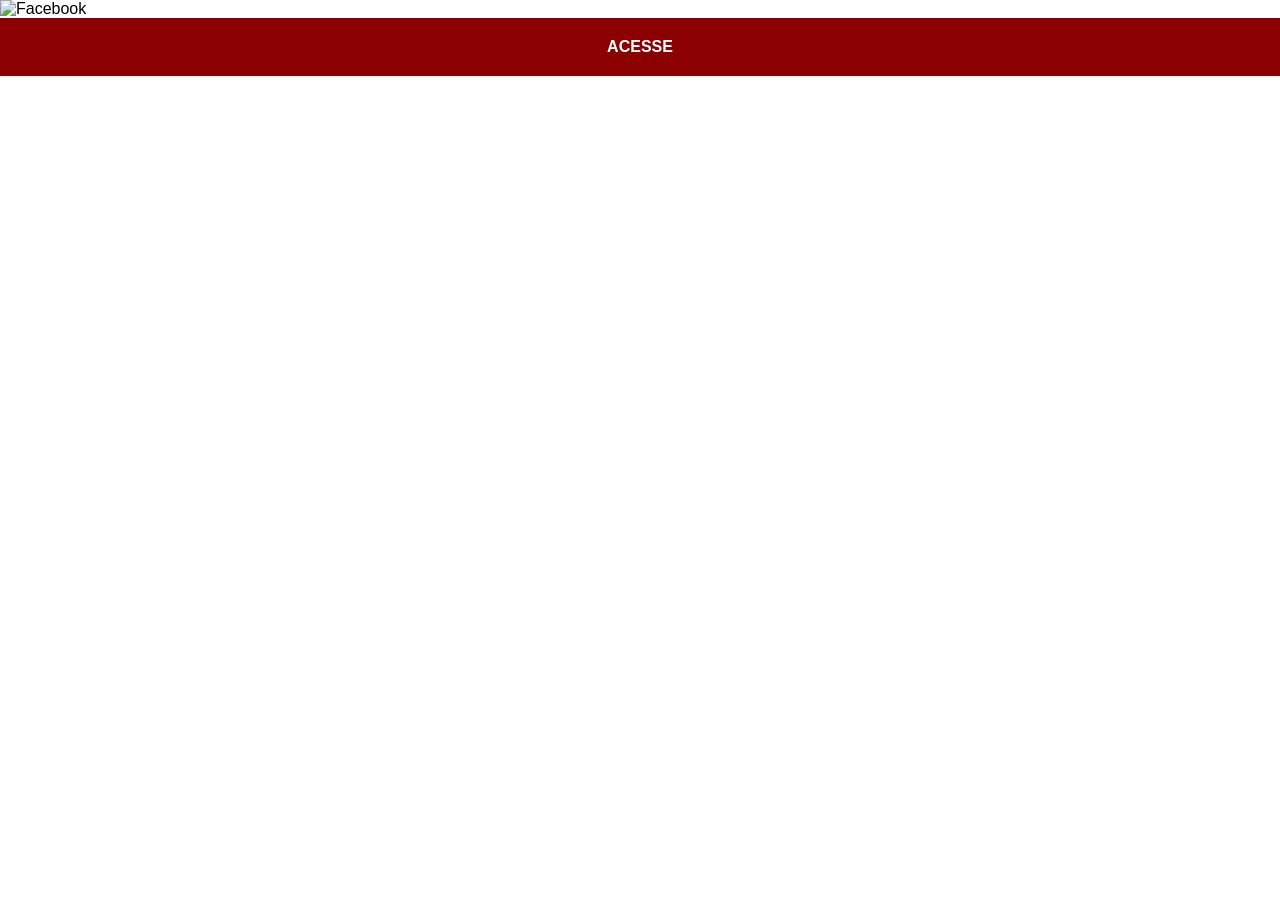
==== facebook.html @ c58a16e8 "coloquei as páginas do twitter e do facebook." ====
<!DOCTYPE html>
<html lang="pt-br">
<head>
    <meta charset="UTF-8">
    <meta name="viewport" content="width=device-width, initial-scale=1.0">
    <title>Facebook</title>
    <link rel="stylesheet" href="estilos/social.css">
</head>
<body>
    <img src="pacote-d013/imagens/tela-facebook.jpg" alt="Facebook"><a href="https://www.facebook.com/gustavoguanabara/?locale=pt_BR" target="_blank">ACESSE</a>
</body>
</html>
---- estilos/social.css ----
@charset "UTF-8";

        * {
            margin: 0px;
            padding: 0px;
            font-family: Arial, Helvetica, sans-serif;
        }

        ::-webkit-scrollbar {
            width: 0px;
            height: 0px;
        }

        img {
            width: 100vw;
        }

        a {
            display: block;
            background-color: darkred;
            color: white;
            font-weight: bolder;
            text-align: center;
            padding: 20px;
            text-decoration: none;
        }

        a:hover {
            background: red;
        }
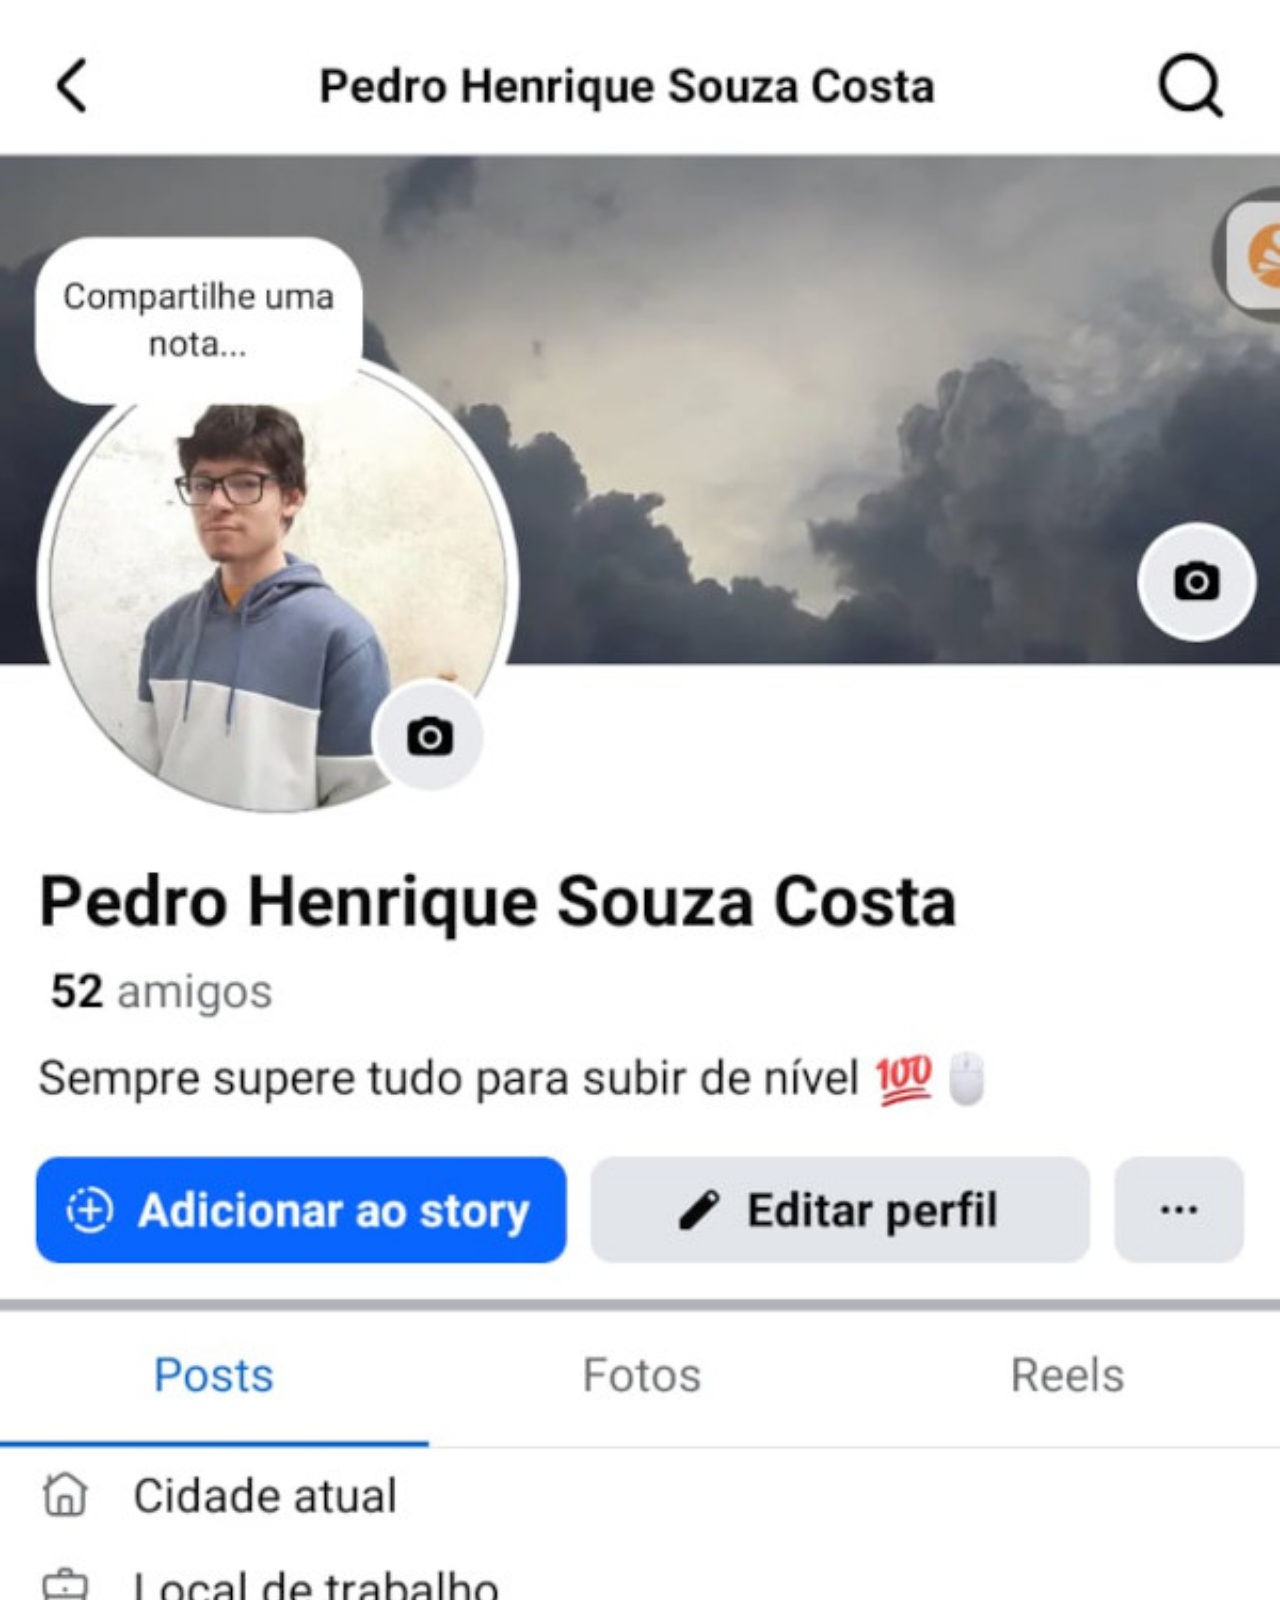
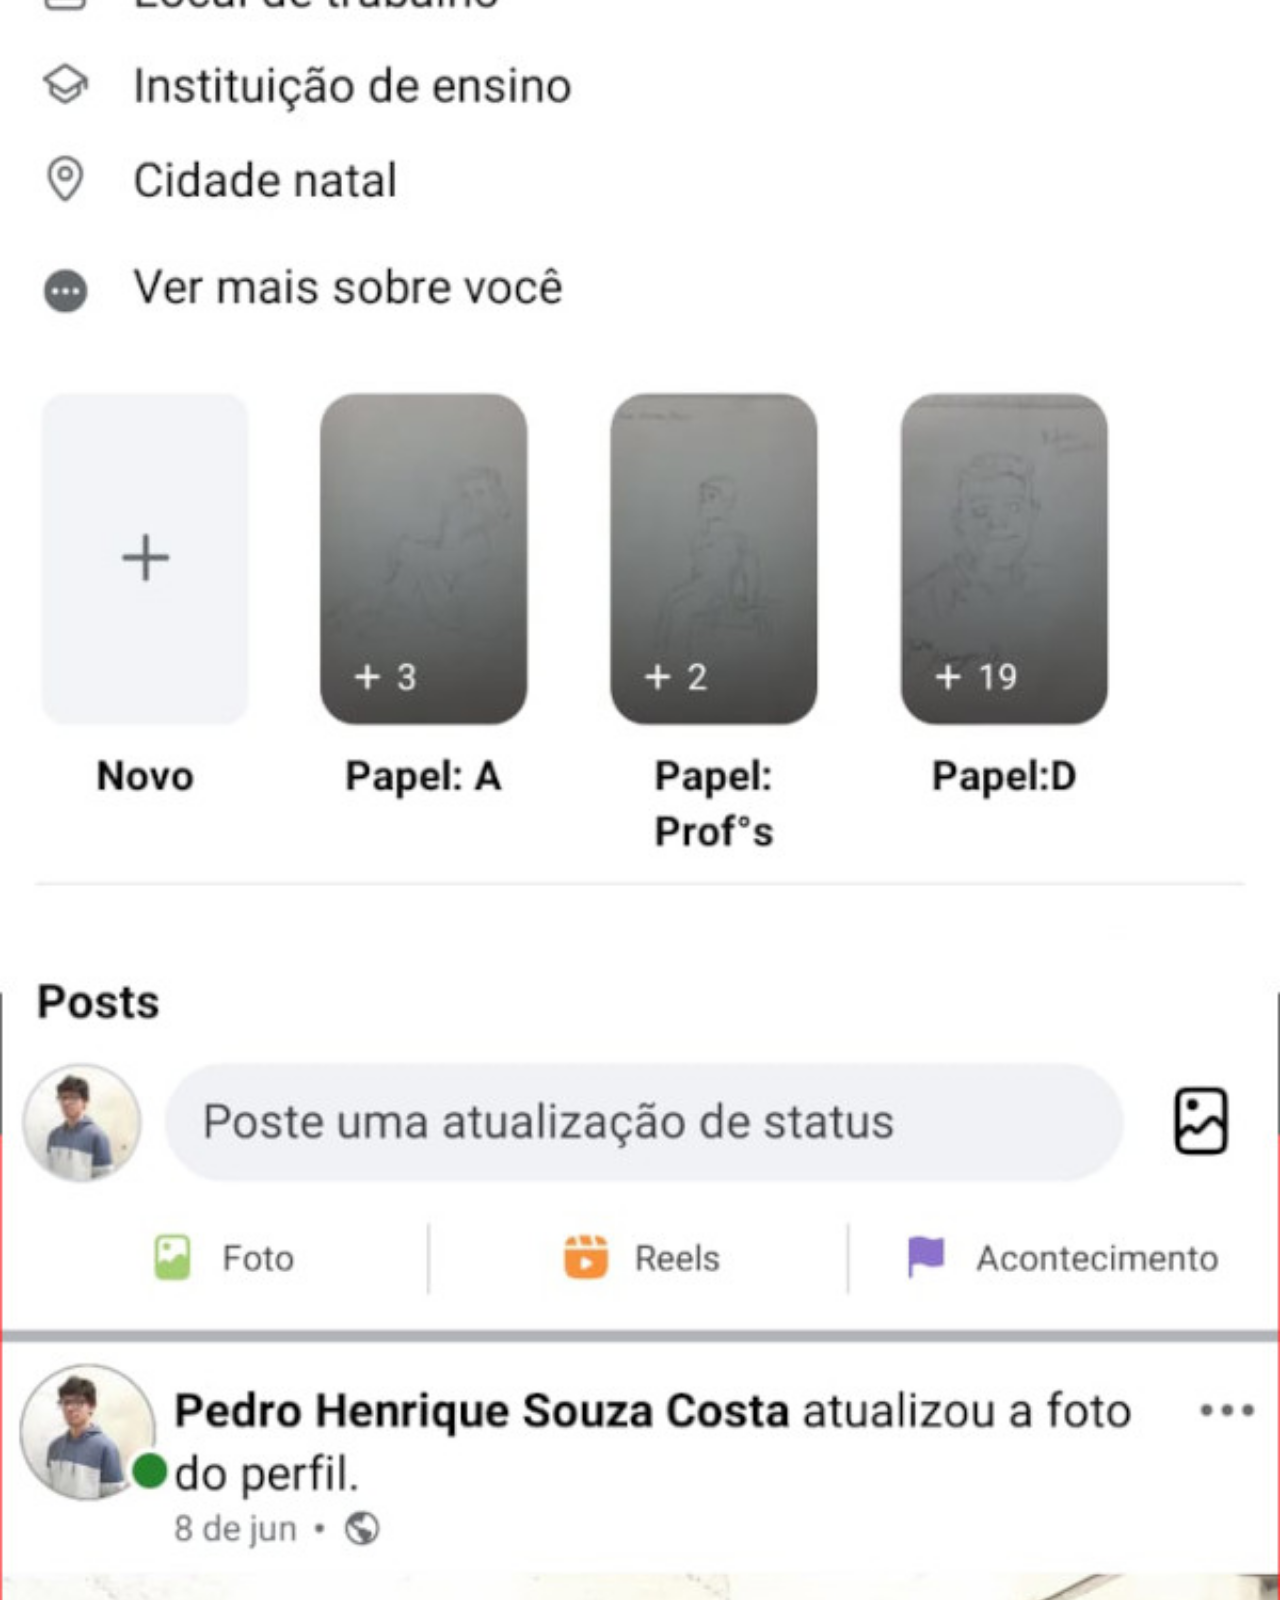
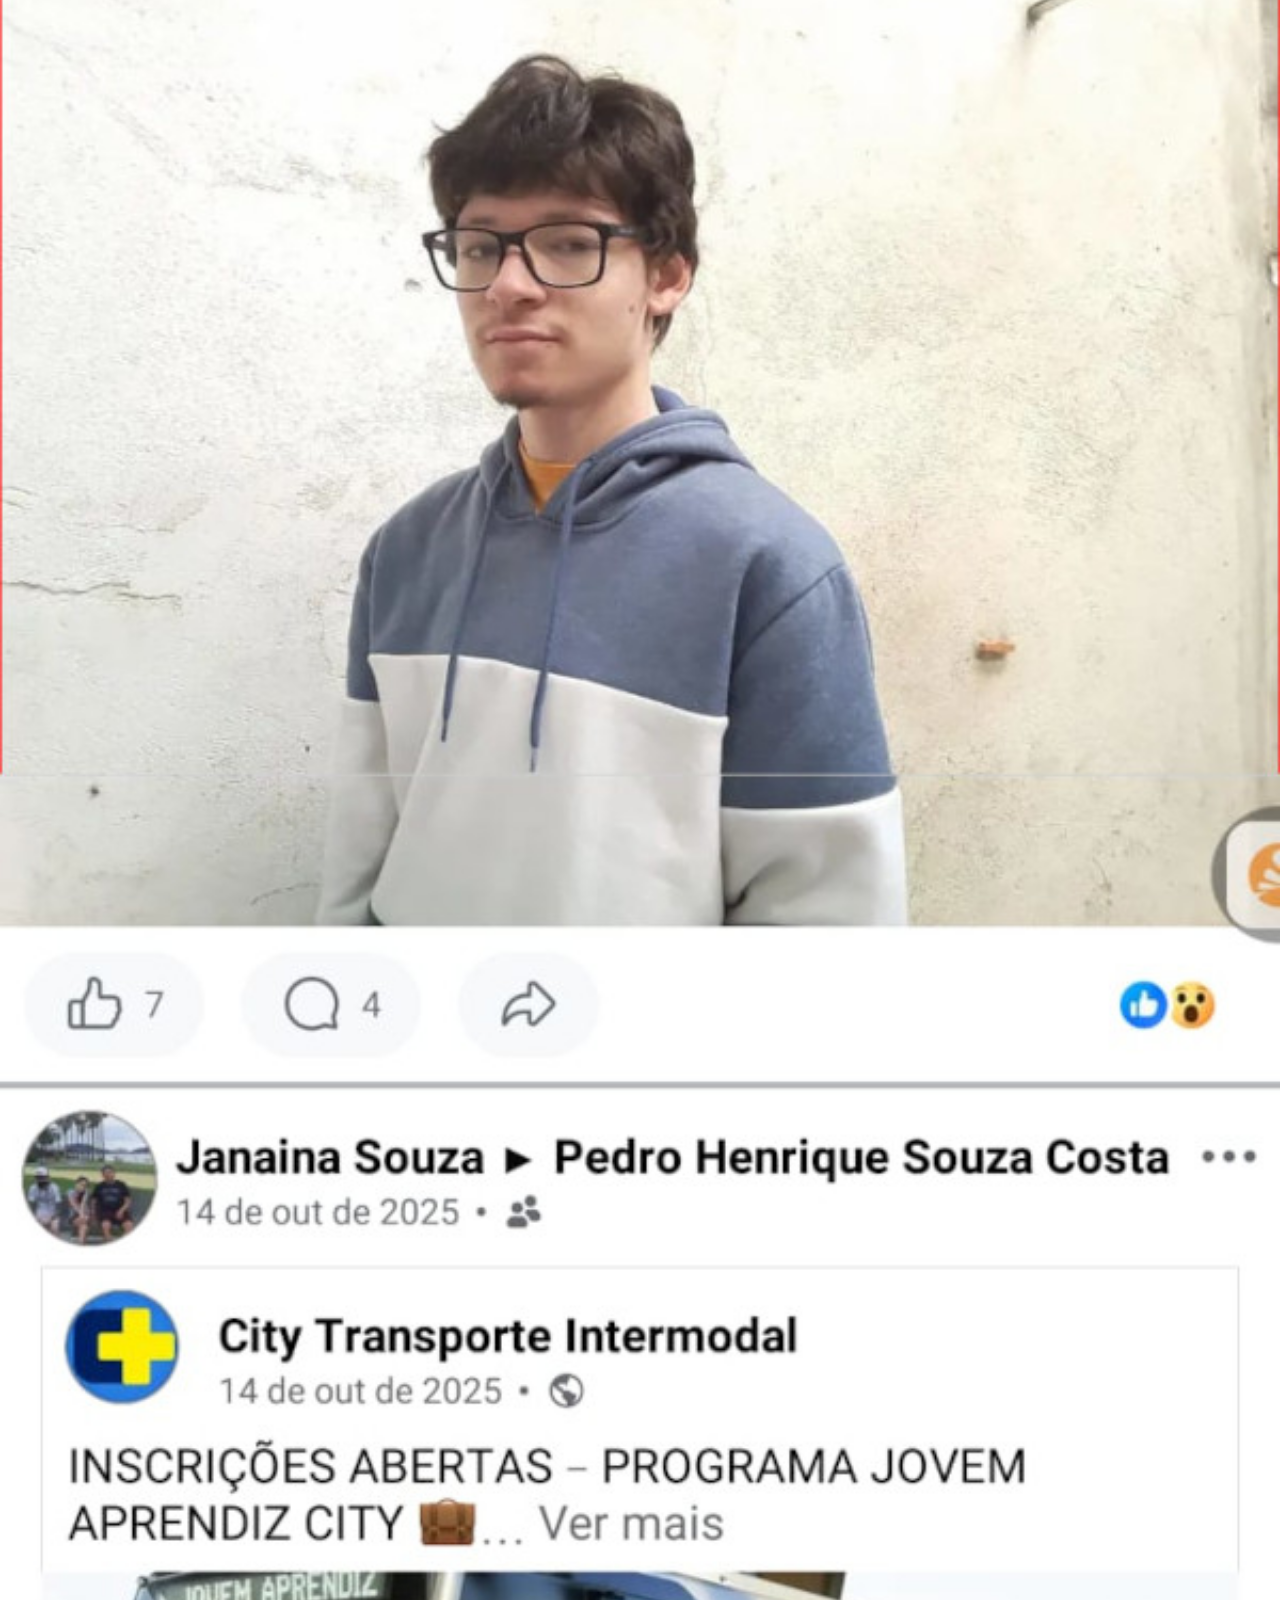
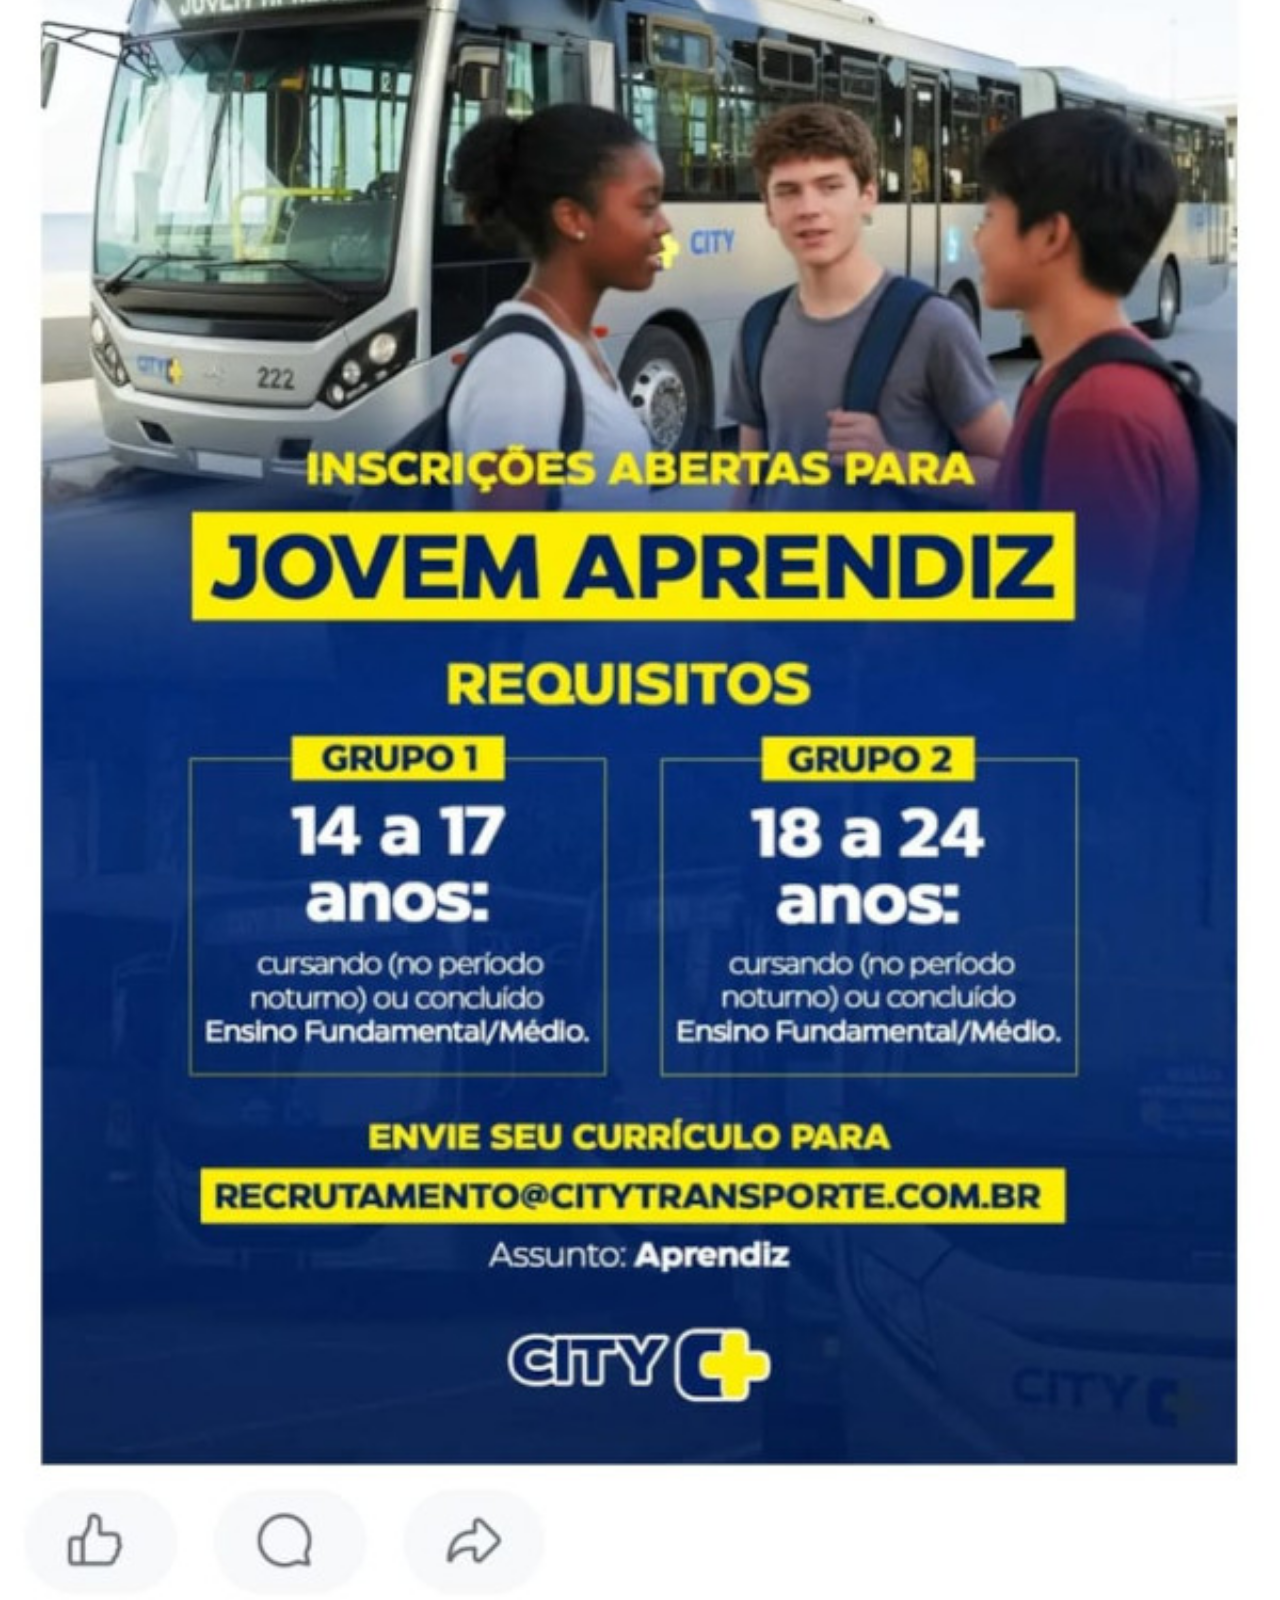
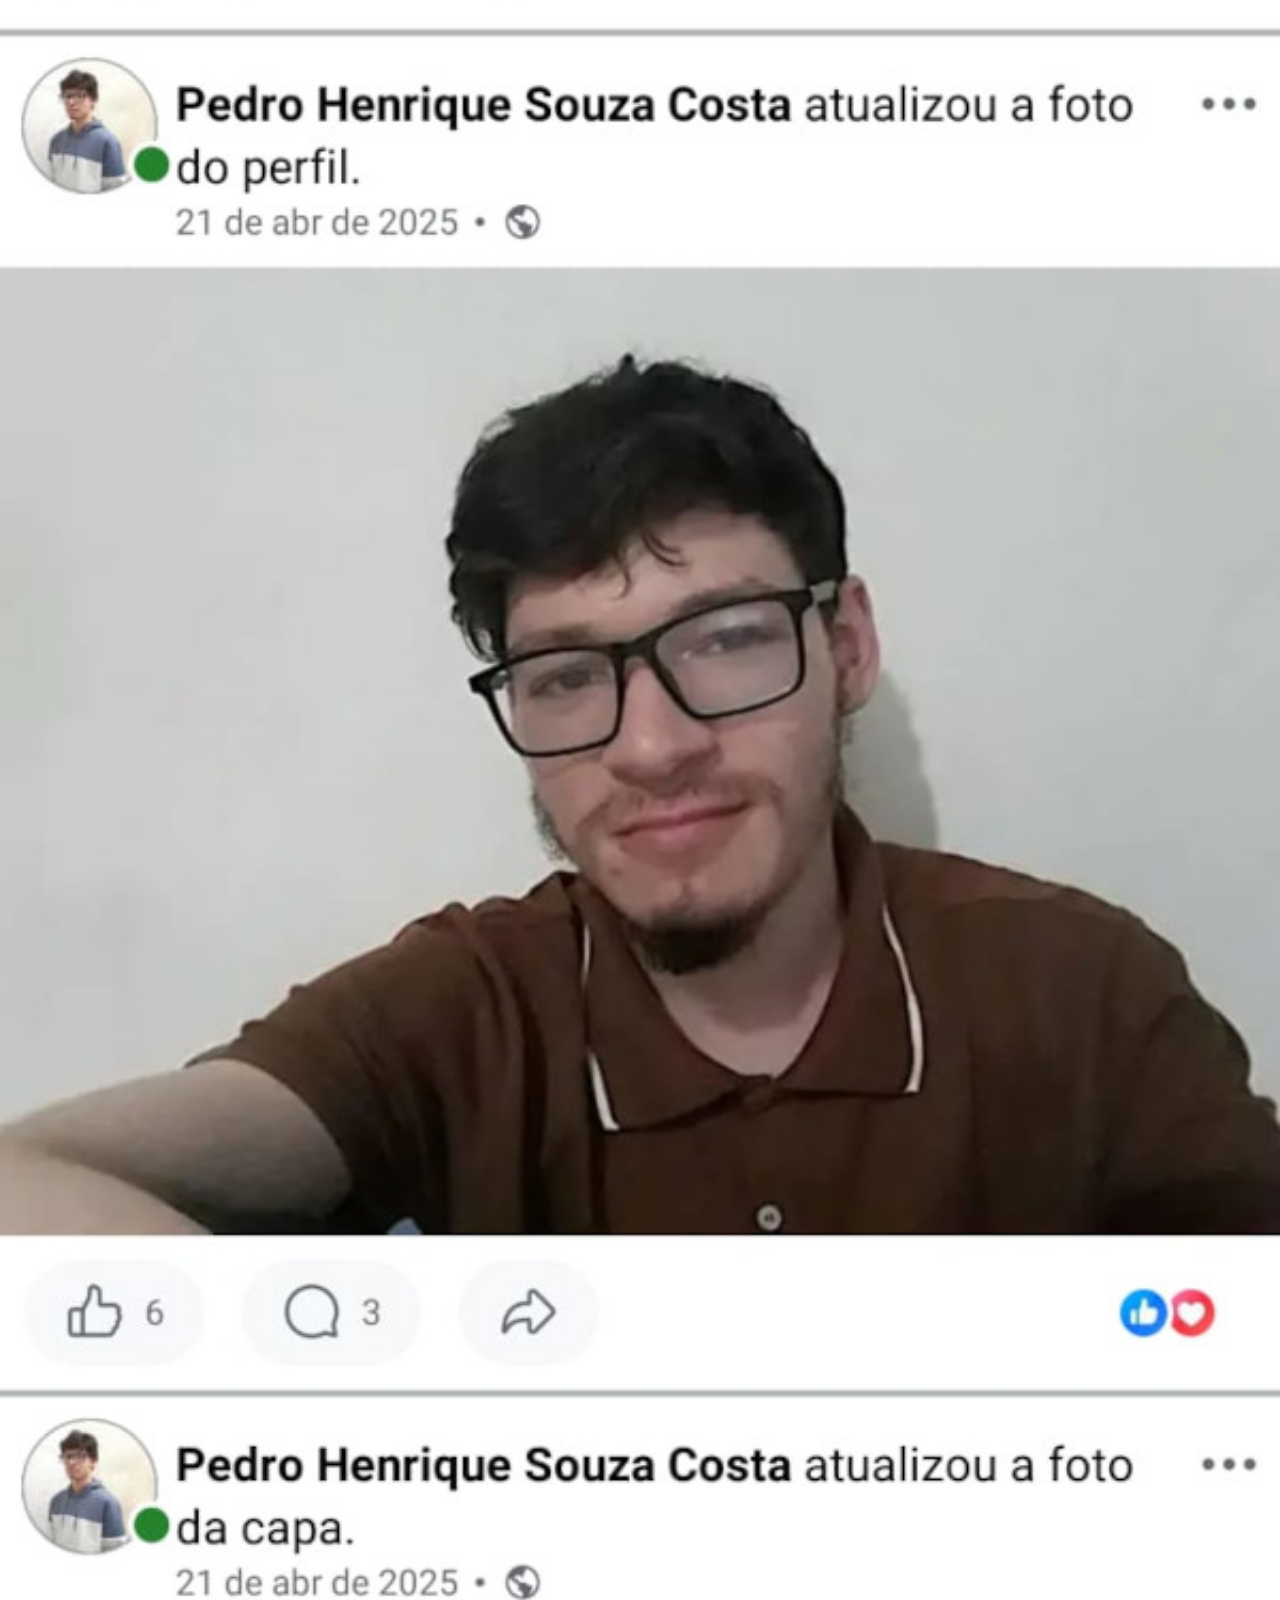
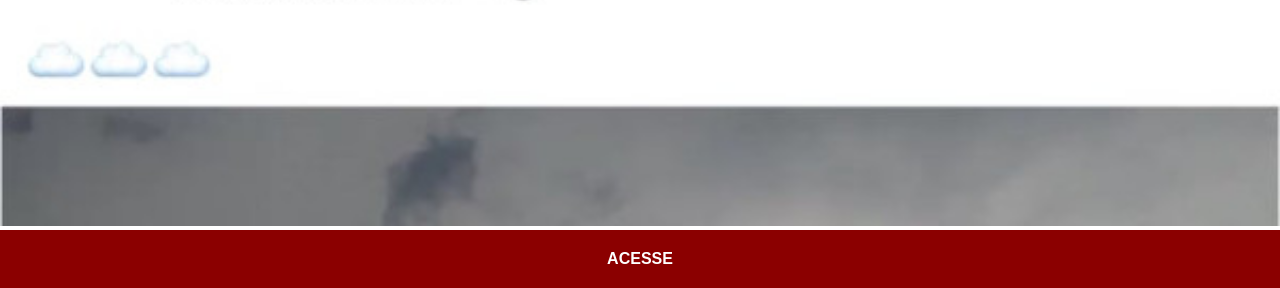
==== commit 28257e54: "mudei a páginas do twitter para o tiktok e do facebook." ====
--- a/facebook.html
+++ b/facebook.html
@@ -7,6 +7,6 @@
     <link rel="stylesheet" href="estilos/social.css">
 </head>
 <body>
-    <img src="pacote-d013/imagens/tela-facebook.jpg" alt="Facebook"><a href="https://www.facebook.com/gustavoguanabara/?locale=pt_BR" target="_blank">ACESSE</a>
+    <img src="pacote-d013/imagens/tela-facebook.jpg" alt="Facebook"><a href="https://www.facebook.com/pedrohenrique.souzacosta.12?locale=pt_BR" target="_blank">ACESSE</a>
 </body>
 </html>
